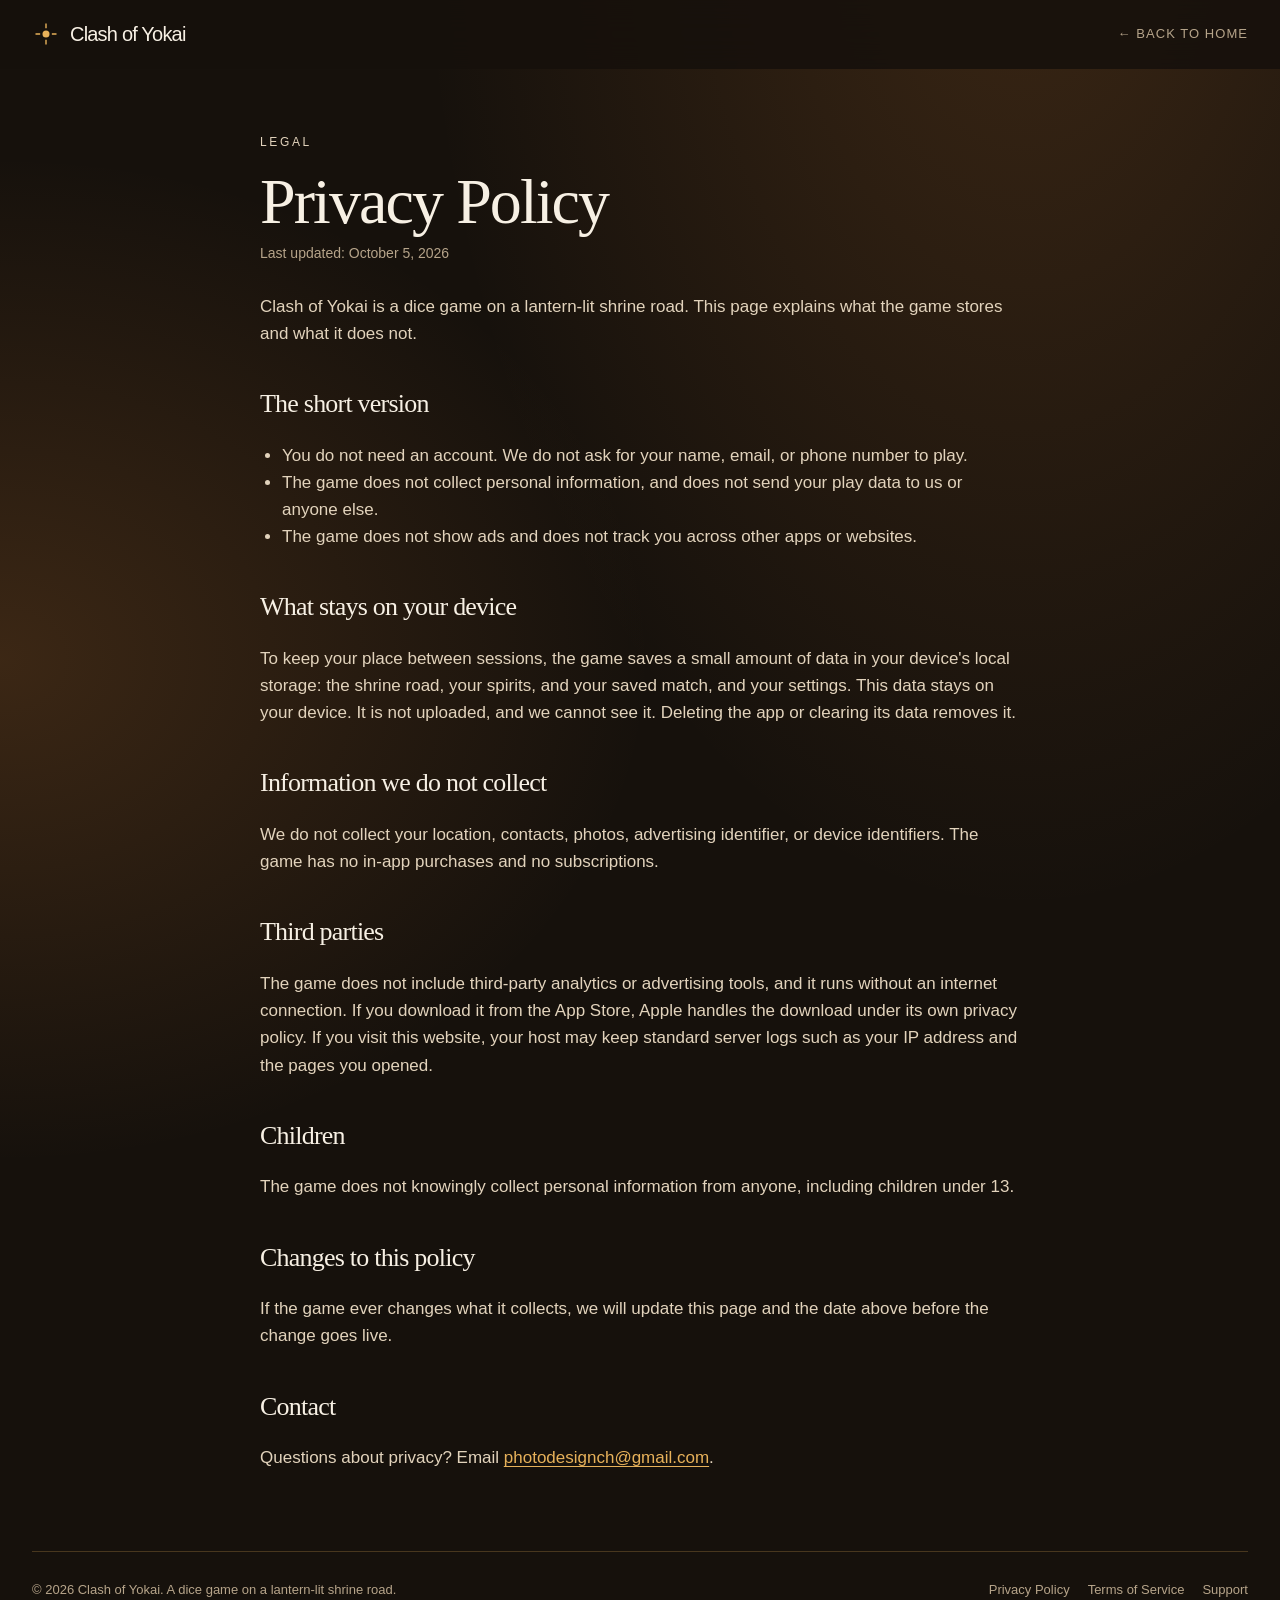
==== privacy.html @ 9c64d479 "initial page" ====
<!doctype html>
<html lang="en">
<head>
<meta charset="utf-8">
<meta name="viewport" content="width=device-width, initial-scale=1">
<meta name="theme-color" content="#16110c">
<meta name="description" content="How Clash of Yokai handles your information.">
<title>Privacy Policy — Clash of Yokai</title>
<link rel="icon" href="data:image/svg+xml,%3Csvg xmlns='http://www.w3.org/2000/svg' viewBox='0 0 64 64'%3E%3Crect width='64' height='64' rx='16' fill='%2316110c'/%3E%3Ccircle cx='32' cy='32' r='8' fill='%23e7b15a'/%3E%3Cpath d='M32 8v8M32 48v8M8 32h8M48 32h8' stroke='%23e7b15a' stroke-width='3'/%3E%3C/svg%3E">
<link rel="stylesheet" href="styles.css">
</head>
<body>
<header class="nav">
  <a class="brand" href="index.html" aria-label="Clash of Yokai home"><svg viewBox="0 0 48 48" fill="none" aria-hidden="true"><circle cx="24" cy="24" r="6" fill="currentColor"/><path d="M24 6v8M24 34v8M6 24h8M34 24h8" stroke="currentColor" stroke-width="2.4"/></svg>Clash of Yokai</a>
  <nav class="nav-links" aria-label="Page"><a href="index.html">&larr; Back to home</a></nav>
</header>
<main class="legal">

<p class="kicker">Legal</p>
<h1>Privacy Policy</h1>
<p class="updated">Last updated: October 5, 2026</p>
<p>Clash of Yokai is a dice game on a lantern-lit shrine road. This page explains what the game stores and what it does not.</p>

<h2>The short version</h2>
<ul>
<li>You do not need an account. We do not ask for your name, email, or phone number to play.</li>
<li>The game does not collect personal information, and does not send your play data to us or anyone else.</li>
<li>The game does not show ads and does not track you across other apps or websites.</li>
</ul>

<h2>What stays on your device</h2>
<p>To keep your place between sessions, the game saves a small amount of data in your device's local storage: the shrine road, your spirits, and your saved match, and your settings. This data stays on your device. It is not uploaded, and we cannot see it. Deleting the app or clearing its data removes it.</p>

<h2>Information we do not collect</h2>
<p>We do not collect your location, contacts, photos, advertising identifier, or device identifiers. The game has no in-app purchases and no subscriptions.</p>

<h2>Third parties</h2>
<p>The game does not include third-party analytics or advertising tools, and it runs without an internet connection. If you download it from the App Store, Apple handles the download under its own privacy policy. If you visit this website, your host may keep standard server logs such as your IP address and the pages you opened.</p>

<h2>Children</h2>
<p>The game does not knowingly collect personal information from anyone, including children under 13.</p>

<h2>Changes to this policy</h2>
<p>If the game ever changes what it collects, we will update this page and the date above before the change goes live.</p>

<h2>Contact</h2>
<p>Questions about privacy? Email <a href="mailto:photodesignch@gmail.com">photodesignch@gmail.com</a>.</p>

</main>
<footer>
  <p>&copy; 2026 Clash of Yokai. A dice game on a lantern-lit shrine road.</p>
  <p class="legal-links"><a href="privacy.html">Privacy Policy</a> <a href="terms.html">Terms of Service</a> <a href="support.html">Support</a></p>
</footer>
</body>
</html>
---- styles.css ----
:root {
  --bg: #16110c;
  --bg-raise: #241910;
  --ink: #f7f0e4;
  --body: #e2d3bc;
  --muted: #b6a48a;
  --line: rgba(231, 177, 90, 0.24);
  --accent: #e7b15a;
  --accent-ink: #2a1c0a;
  --amber: #f3d7a2;
  --glow: rgba(231, 140, 60, 0.18);
  --shadow: 0 30px 80px rgba(0, 0, 0, 0.45);
  --nav: rgba(22, 17, 12, 0.88);
  --frame: #100c08;
  --panel: rgba(36, 25, 16, 0.75);
  --viewer: #140f0a;
  --serif: "Iowan Old Style", "Palatino Linotype", Palatino, Georgia, serif;
  --sans: "Avenir Next", Avenir, "Segoe UI", sans-serif;
}

* { box-sizing: border-box; }
html { scroll-behavior: smooth; }
body {
  margin: 0;
  background:
    radial-gradient(ellipse at 80% -10%, var(--glow), transparent 42%),
    radial-gradient(ellipse at 0% 40%, var(--glow), transparent 36%),
    var(--bg);
  color: var(--ink);
  font: 17px/1.6 var(--sans);
  -webkit-font-smoothing: antialiased;
}
img { max-width: 100%; height: auto; display: block; }
a { color: inherit; }
button, a { -webkit-tap-highlight-color: transparent; }
:focus-visible { outline: 2px solid var(--accent); outline-offset: 3px; }

.skip {
  position: absolute;
  left: 12px;
  top: 12px;
  transform: translateY(-160%);
  background: var(--accent);
  color: var(--accent-ink);
  padding: 8px 12px;
  z-index: 20;
}
.skip:focus { transform: none; }

.nav {
  position: sticky;
  top: 0;
  z-index: 10;
  display: flex;
  align-items: center;
  gap: 28px;
  padding: 18px 32px;
  background: var(--nav);
  backdrop-filter: blur(16px);
  border-bottom: 1px solid transparent;
}
.nav-links { display: flex; gap: 22px; margin-left: auto; }
.nav-links a {
  color: var(--muted);
  text-decoration: none;
  font-size: 13px;
  letter-spacing: 0.08em;
  text-transform: uppercase;
}
.nav-links a:hover { color: var(--ink); }
.brand {
  display: flex;
  align-items: center;
  gap: 10px;
  text-decoration: none;
  font-size: 20px;
  letter-spacing: -0.04em;
}
.brand svg { width: 28px; height: 28px; color: var(--accent); }
.brand span { color: var(--accent); }

.hero {
  display: grid;
  grid-template-columns: minmax(280px, 0.85fr) 1.25fr;
  gap: 48px;
  align-items: end;
  width: min(1440px, calc(100% - 64px));
  margin: 0 auto;
  padding: 72px 0 36px;
}
.kicker {
  margin: 0 0 18px;
  color: var(--accent);
  font-size: 12px;
  letter-spacing: 0.22em;
  text-transform: uppercase;
}
h1, h2, h3 { font-family: var(--serif); font-weight: 500; letter-spacing: -0.03em; }
h1 {
  margin: 0;
  font-size: clamp(52px, 6vw, 84px);
  line-height: 0.96;
}
.lede {
  max-width: 38rem;
  color: var(--body);
  font-size: 18px;
  margin: 24px 0 0;
}
.hero-actions { display: flex; flex-wrap: wrap; gap: 12px; margin-top: 28px; }
.btn, button.store {
  display: inline-flex;
  align-items: center;
  justify-content: center;
  text-decoration: none;
  background: var(--accent);
  color: var(--accent-ink);
  font: 600 16px/1 var(--sans);
  padding: 14px 18px;
  border-radius: 10px;
  border: 1px solid var(--accent);
  cursor: pointer;
}
.btn.ghost, button.store.ghost {
  background: transparent;
  color: var(--ink);
  border-color: var(--line);
}
.btn:hover, button.store:hover { filter: brightness(1.08); }
.fine {
  margin: 16px 0 0;
  color: var(--muted);
  font-size: 13px;
}

.hero-shot { margin: 0; }
.frame {
  margin: 0;
  padding: 0;
  border: 1px solid var(--line);
  border-radius: 18px;
  overflow: hidden;
  background: var(--frame);
  box-shadow: var(--shadow);
}
.frame img, .shot img { width: 100%; }
button.shot {
  display: block;
  width: 100%;
  padding: 0;
  border: 0;
  background: none;
  color: inherit;
  cursor: zoom-in;
  text-align: left;
  font: inherit;
}
.caption {
  margin: 10px 2px 0;
  color: var(--muted);
  font-size: 13px;
  letter-spacing: 0.01em;
}

.facts {
  width: min(1440px, calc(100% - 64px));
  margin: 28px auto 0;
  padding: 0;
  list-style: none;
  display: grid;
  grid-template-columns: repeat(5, 1fr);
  border-top: 1px solid var(--line);
  border-bottom: 1px solid var(--line);
}
.facts li { padding: 22px 18px 22px 0; }
.facts strong {
  display: block;
  font-family: var(--serif);
  font-size: 34px;
  font-weight: 500;
  letter-spacing: -0.04em;
  line-height: 1;
}
.facts span { display: block; margin-top: 8px; color: var(--muted); font-size: 13px; }

.section {
  width: min(1440px, calc(100% - 64px));
  margin: 0 auto;
  padding: 96px 0 0;
  scroll-margin-top: 72px;
}
.section h2 {
  margin: 8px 0 12px;
  font-size: clamp(36px, 4vw, 56px);
  line-height: 1.05;
  max-width: 18ch;
}
.section .intro { max-width: 42rem; color: var(--body); margin: 0 0 28px; }

.split {
  display: grid;
  grid-template-columns: 0.8fr 1.2fr;
  gap: 36px;
  align-items: start;
}
.split.flip { grid-template-columns: 1.2fr 0.8fr; }
.split.flip .copy { order: 2; }

.pair {
  display: grid;
  grid-template-columns: 1.2fr 0.8fr;
  gap: 16px;
}
.stack { display: grid; gap: 16px; }

.cinema {
  width: min(1440px, calc(100% - 64px));
  margin: 88px auto 0;
  display: grid;
  grid-template-columns: 1.4fr 1fr;
  gap: 16px;
}
.cinema .tall { grid-row: span 2; }

.orders {
  display: grid;
  grid-template-columns: repeat(3, 1fr);
  gap: 12px;
  margin-top: 8px;
}
.orders article {
  border: 1px solid var(--line);
  border-radius: 14px;
  padding: 16px;
  background: var(--panel);
  min-height: 150px;
}
.orders em {
  display: block;
  font-style: normal;
  color: var(--accent);
  font-size: 12px;
  letter-spacing: 0.16em;
}
.orders h3 { margin: 14px 0 8px; font-size: 22px; }
.orders p { margin: 0; color: var(--muted); font-size: 14px; }

.races {
  display: grid;
  grid-template-columns: repeat(3, 1fr);
  gap: 12px;
  margin-top: 16px;
}
.races article {
  border: 1px solid var(--line);
  border-radius: 14px;
  padding: 18px 18px 16px;
  background: var(--panel);
  border-top: 3px solid var(--race, var(--accent));
}
.races h3 { margin: 0 0 4px; font-size: 26px; color: var(--race, var(--ink)); }
.races .species { margin: 0 0 10px; color: var(--muted); font-size: 13px; letter-spacing: 0.08em; }
.races p { margin: 0; color: var(--body); font-size: 14px; }

.device-block { margin-top: 42px; }
.device-block h3 { margin: 0; font-size: 34px; }
.device-block .meta { margin: 8px 0 18px; color: var(--muted); font-size: 14px; max-width: 46rem; }
.ipad-stage {
  display: grid;
  grid-template-columns: minmax(0, 1.45fr) minmax(200px, 0.55fr);
  gap: 18px;
  align-items: start;
}
.phone-stage {
  display: grid;
  grid-template-columns: minmax(180px, 250px) minmax(0, 1fr);
  gap: 22px;
  align-items: center;
}
.bezel {
  background: var(--frame);
  border: 1px solid var(--line);
  box-shadow: var(--shadow);
}
.bezel.ipad-land, .bezel.ipad-port { border-radius: 22px; padding: 12px; }
.bezel.phone-port { border-radius: 34px; padding: 10px; }
.bezel.phone-land { border-radius: 28px; padding: 10px 12px; }
.bezel img { border-radius: 12px; }
.bezel.phone-port img { border-radius: 26px; }
.bezel.phone-land img { border-radius: 18px; }
.more-shots {
  display: grid;
  grid-template-columns: repeat(4, minmax(0, 1fr));
  gap: 14px;
  margin-top: 18px;
}
.more-shots .span2 { grid-column: span 2; }
.more-shots figure { margin: 0; }

.gallery {
  display: grid;
  grid-template-columns: repeat(3, 1fr);
  gap: 18px 14px;
}
.gallery figure { margin: 0; }

.note { margin-top: 22px; color: var(--muted); font-size: 13px; }

footer {
  width: min(1440px, calc(100% - 64px));
  margin: 80px auto 0;
  padding: 28px 0 48px;
  border-top: 1px solid var(--line);
  display: flex;
  justify-content: space-between;
  gap: 24px;
  color: var(--muted);
  font-size: 13px;
}
footer p { margin: 0; max-width: 46rem; }

#viewer {
  width: min(1200px, calc(100% - 32px));
  padding: 0;
  border: 1px solid var(--line);
  border-radius: 16px;
  background: var(--viewer);
  color: var(--ink);
  box-shadow: var(--shadow);
}
#viewer::backdrop { background: rgba(8, 6, 5, 0.82); }
#viewer img { width: 100%; max-height: 82vh; object-fit: contain; background: var(--frame); }
#viewer p { margin: 0; padding: 12px 16px 16px; color: var(--body); font-size: 14px; }
#viewer form { position: absolute; top: 10px; right: 10px; }
#viewer button {
  border: 1px solid var(--line);
  background: var(--nav);
  color: var(--ink);
  border-radius: 999px;
  padding: 8px 12px;
  cursor: pointer;
}

@media (max-width: 980px) {
  .hero, .split, .split.flip, .cinema, .pair, .facts, .orders, .races, .gallery {
    grid-template-columns: 1fr;
  }
  .split.flip .copy { order: 0; }
  .cinema .tall { grid-row: auto; }
  .facts { grid-template-columns: 1fr 1fr; }
  .facts li:last-child { grid-column: 1 / -1; }
  .orders, .ipad-stage, .phone-stage, .more-shots { grid-template-columns: 1fr; }
  .more-shots .span2 { grid-column: auto; }
  .phone-stage { justify-items: center; }
  .bezel.phone-port { width: min(260px, 100%); }
  .nav { padding: 14px 16px; gap: 12px; }
  .nav-links { display: none; }
  .hero, .section, .cinema, .facts, footer { width: min(1440px, calc(100% - 32px)); }
  .hero { padding-top: 36px; gap: 28px; }
  h1 { font-size: 46px; }
}

@media (prefers-reduced-motion: reduce) {
  html { scroll-behavior: auto; }
}

/* legal and support pages */
.legal { width: min(760px, calc(100% - 32px)); margin: 0 auto; padding: 64px 0 0; }
.legal h1 { font-size: clamp(40px, 6vw, 64px); line-height: 1; margin: 0 0 8px; }
.legal h2 { font-size: 26px; margin: 36px 0 8px; }
.legal p, .legal li { color: var(--body); }
.legal ul { padding-left: 22px; }
.legal a { color: var(--accent); text-underline-offset: 3px; }
.legal .updated { color: var(--muted); font-size: 14px; margin: 0 0 28px; }
.contact-card { margin: 28px 0 8px; padding: 6px 22px 10px; border: 1px solid var(--line); border-radius: 16px; background: var(--panel); }
.contact-card h2 { margin-top: 16px; }
.legal details { border-bottom: 1px solid var(--line); padding: 14px 0; }
.legal summary { cursor: pointer; font-weight: 600; color: var(--ink); }
.legal details p { margin: 10px 0 0; }
.legal-links { display: flex; flex-wrap: wrap; gap: 18px; }
.legal-links a { text-decoration: none; }
.legal-links a:hover { color: var(--ink); text-decoration: underline; }
@media (max-width: 980px) { .nav-links { display: flex; margin-left: auto; } .nav-links a:not(:last-child) { display: none; } footer { flex-direction: column; } }
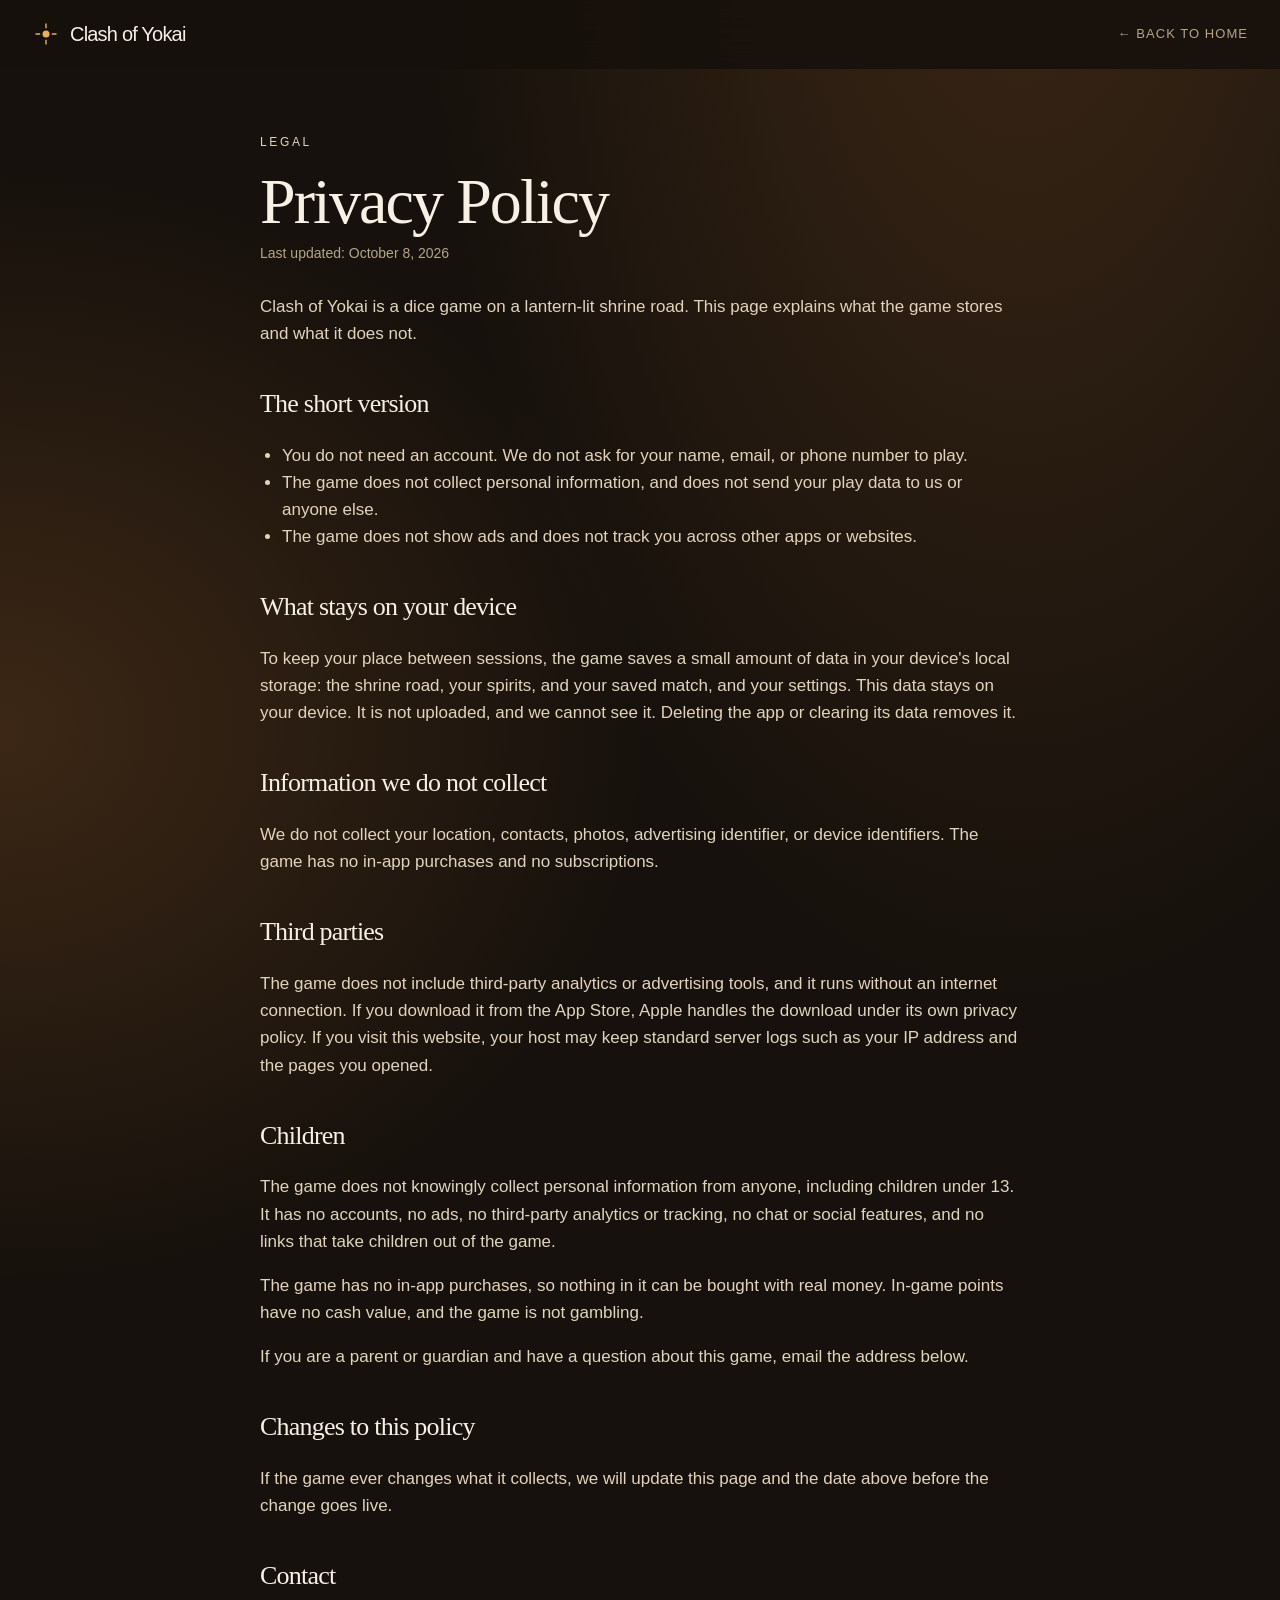
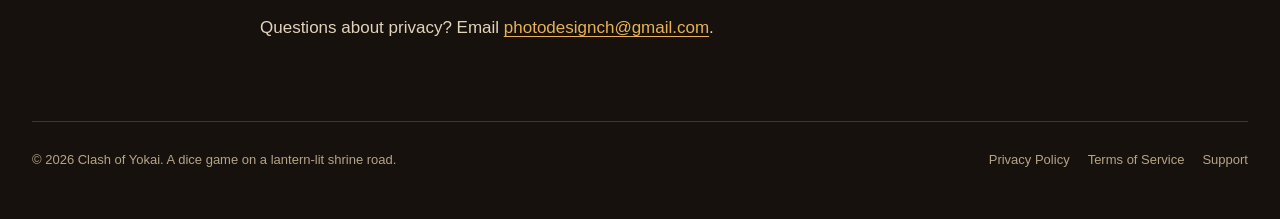
==== commit a92947c3: "update privacy for kids" ====
--- a/privacy.html
+++ b/privacy.html
@@ -18,7 +18,7 @@
 
 <p class="kicker">Legal</p>
 <h1>Privacy Policy</h1>
-<p class="updated">Last updated: October 5, 2026</p>
+<p class="updated">Last updated: October 8, 2026</p>
 <p>Clash of Yokai is a dice game on a lantern-lit shrine road. This page explains what the game stores and what it does not.</p>
 
 <h2>The short version</h2>
@@ -38,7 +38,9 @@
 <p>The game does not include third-party analytics or advertising tools, and it runs without an internet connection. If you download it from the App Store, Apple handles the download under its own privacy policy. If you visit this website, your host may keep standard server logs such as your IP address and the pages you opened.</p>
 
 <h2>Children</h2>
-<p>The game does not knowingly collect personal information from anyone, including children under 13.</p>
+<p>The game does not knowingly collect personal information from anyone, including children under 13. It has no accounts, no ads, no third-party analytics or tracking, no chat or social features, and no links that take children out of the game.</p>
+<p>The game has no in-app purchases, so nothing in it can be bought with real money. In-game points have no cash value, and the game is not gambling.</p>
+<p>If you are a parent or guardian and have a question about this game, email the address below.</p>
 
 <h2>Changes to this policy</h2>
 <p>If the game ever changes what it collects, we will update this page and the date above before the change goes live.</p>
